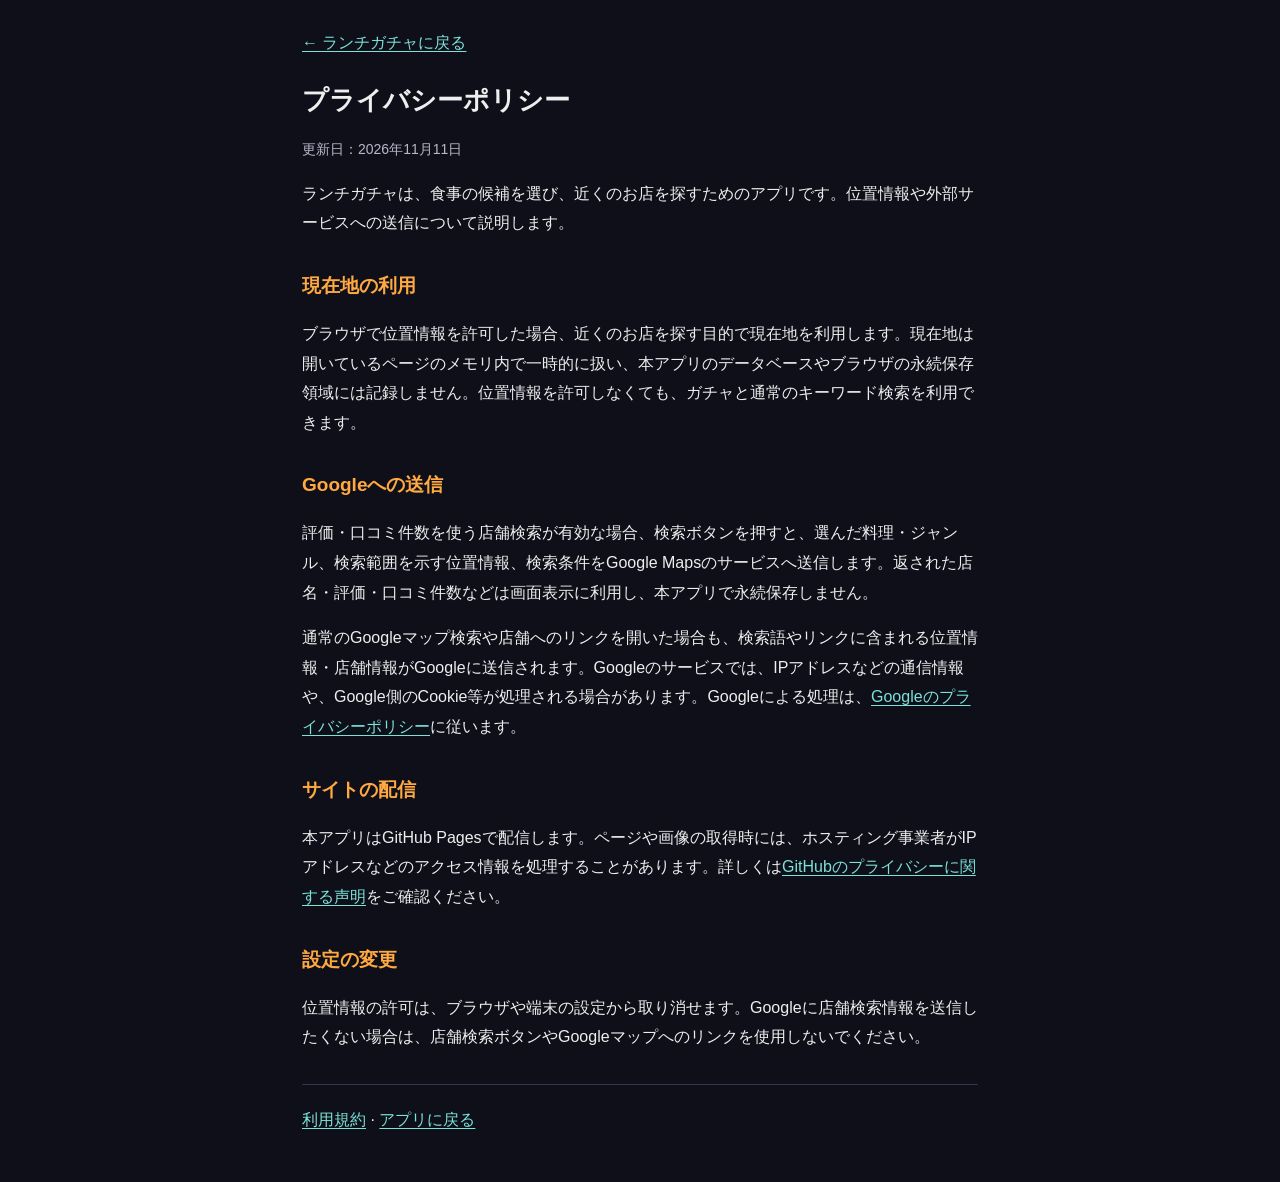
==== privacy.html @ 3dcf72d0 "feat: add genre search with rating and review filters" ====
<!DOCTYPE html>
<html lang="ja">
<head>
  <meta charset="UTF-8">
  <meta name="viewport" content="width=device-width, initial-scale=1">
  <meta name="theme-color" content="#0f0f1a">
  <title>プライバシーポリシー | ランチガチャ</title>
  <style>
    * { box-sizing: border-box; }
    body { margin: 0; background: #0f0f1a; color: #eee; font-family: -apple-system, 'Hiragino Sans', sans-serif; line-height: 1.85; }
    main { max-width: 720px; margin: auto; padding: 28px 22px 48px; }
    h1 { font-size: 26px; line-height: 1.45; margin-top: 24px; }
    h2 { font-size: 19px; margin-top: 30px; color: #ffa940; }
    a { color: #7be2d9; text-underline-offset: 3px; }
    a:focus-visible { outline: 2px solid #ffa940; outline-offset: 4px; }
    .date { color: #b7b7c9; font-size: 14px; }
    footer { border-top: 1px solid #36364c; margin-top: 32px; padding-top: 20px; }
  </style>
</head>
<body>
<main>
  <a href="./">← ランチガチャに戻る</a>
  <h1>プライバシーポリシー</h1>
  <p class="date">更新日：2026年11月11日</p>
  <p>ランチガチャは、食事の候補を選び、近くのお店を探すためのアプリです。位置情報や外部サービスへの送信について説明します。</p>

  <h2>現在地の利用</h2>
  <p>ブラウザで位置情報を許可した場合、近くのお店を探す目的で現在地を利用します。現在地は開いているページのメモリ内で一時的に扱い、本アプリのデータベースやブラウザの永続保存領域には記録しません。位置情報を許可しなくても、ガチャと通常のキーワード検索を利用できます。</p>

  <h2>Googleへの送信</h2>
  <p>評価・口コミ件数を使う店舗検索が有効な場合、検索ボタンを押すと、選んだ料理・ジャンル、検索範囲を示す位置情報、検索条件をGoogle Mapsのサービスへ送信します。返された店名・評価・口コミ件数などは画面表示に利用し、本アプリで永続保存しません。</p>
  <p>通常のGoogleマップ検索や店舗へのリンクを開いた場合も、検索語やリンクに含まれる位置情報・店舗情報がGoogleに送信されます。Googleのサービスでは、IPアドレスなどの通信情報や、Google側のCookie等が処理される場合があります。Googleによる処理は、<a href="https://policies.google.com/privacy?hl=ja" target="_blank" rel="noopener noreferrer">Googleのプライバシーポリシー</a>に従います。</p>

  <h2>サイトの配信</h2>
  <p>本アプリはGitHub Pagesで配信します。ページや画像の取得時には、ホスティング事業者がIPアドレスなどのアクセス情報を処理することがあります。詳しくは<a href="https://docs.github.com/ja/site-policy/privacy-policies/github-general-privacy-statement" target="_blank" rel="noopener noreferrer">GitHubのプライバシーに関する声明</a>をご確認ください。</p>

  <h2>設定の変更</h2>
  <p>位置情報の許可は、ブラウザや端末の設定から取り消せます。Googleに店舗検索情報を送信したくない場合は、店舗検索ボタンやGoogleマップへのリンクを使用しないでください。</p>

  <footer><a href="./terms.html">利用規約</a> · <a href="./">アプリに戻る</a></footer>
</main>
</body>
</html>
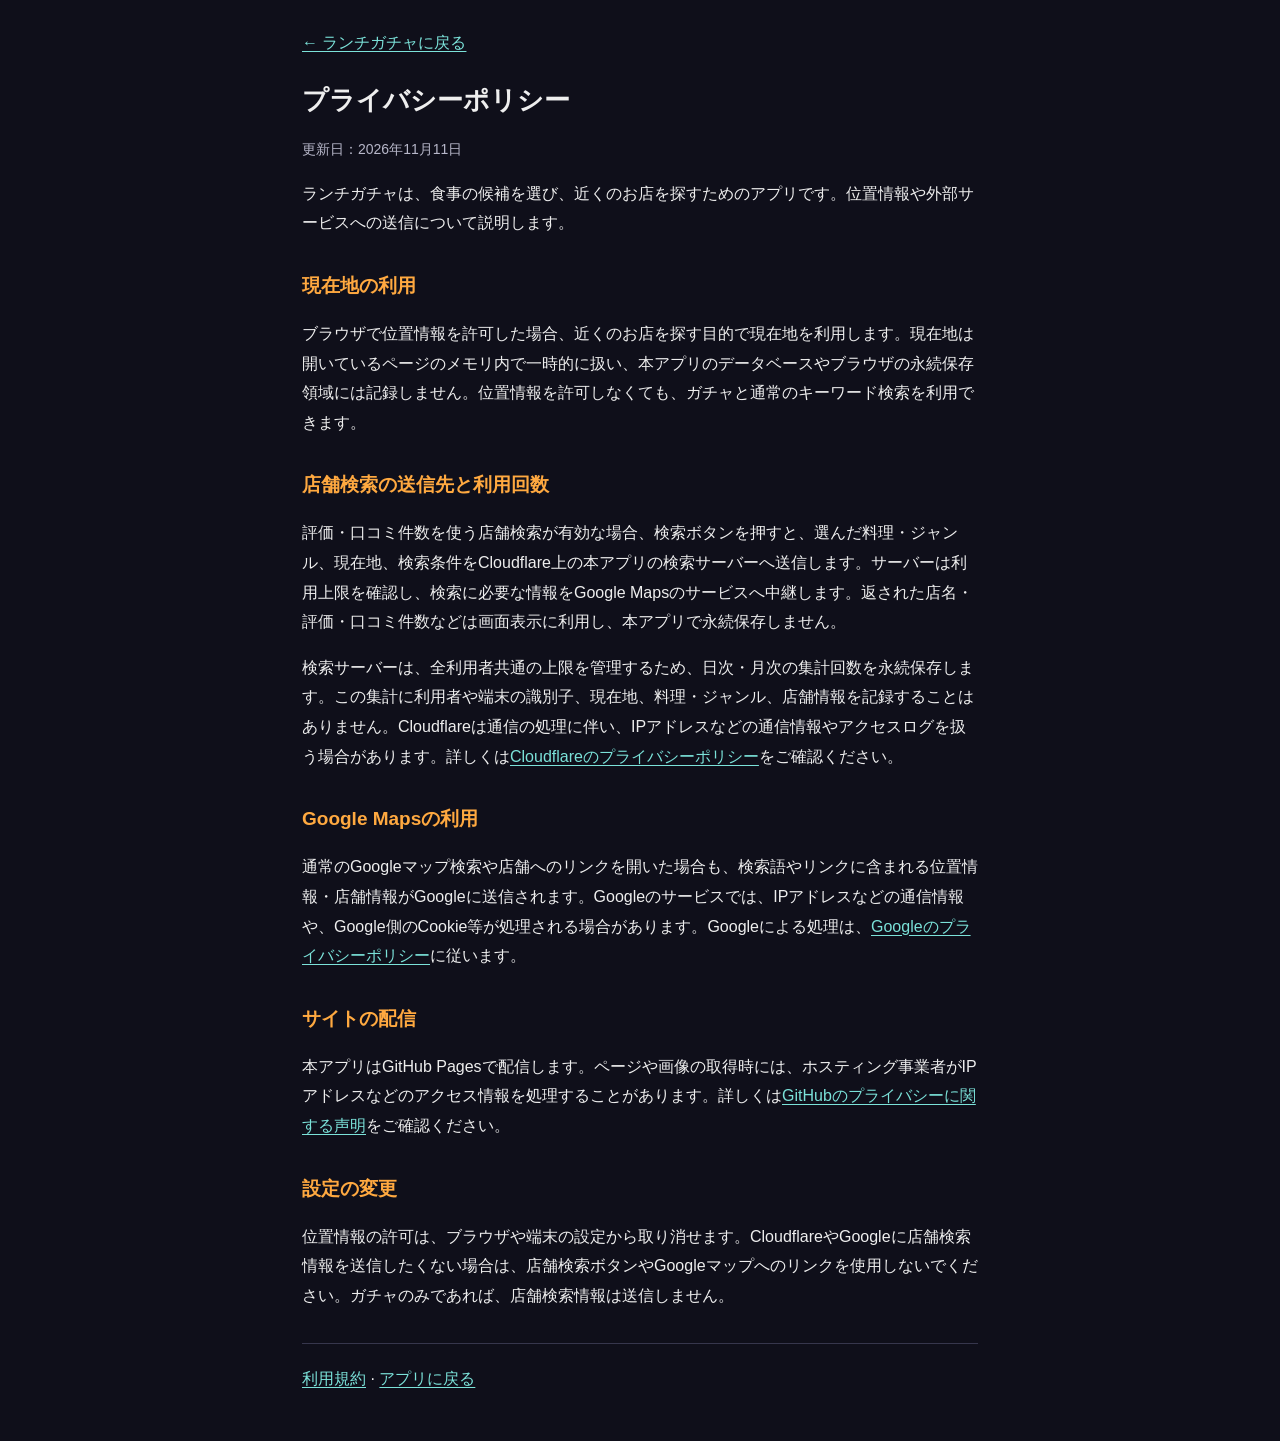
==== commit 2dd6e172: "feat: enforce shared daily and monthly restaurant search limits" ====
--- a/privacy.html
+++ b/privacy.html
@@ -27,15 +27,18 @@
   <h2>現在地の利用</h2>
   <p>ブラウザで位置情報を許可した場合、近くのお店を探す目的で現在地を利用します。現在地は開いているページのメモリ内で一時的に扱い、本アプリのデータベースやブラウザの永続保存領域には記録しません。位置情報を許可しなくても、ガチャと通常のキーワード検索を利用できます。</p>
 
-  <h2>Googleへの送信</h2>
-  <p>評価・口コミ件数を使う店舗検索が有効な場合、検索ボタンを押すと、選んだ料理・ジャンル、検索範囲を示す位置情報、検索条件をGoogle Mapsのサービスへ送信します。返された店名・評価・口コミ件数などは画面表示に利用し、本アプリで永続保存しません。</p>
+  <h2>店舗検索の送信先と利用回数</h2>
+  <p>評価・口コミ件数を使う店舗検索が有効な場合、検索ボタンを押すと、選んだ料理・ジャンル、現在地、検索条件をCloudflare上の本アプリの検索サーバーへ送信します。サーバーは利用上限を確認し、検索に必要な情報をGoogle Mapsのサービスへ中継します。返された店名・評価・口コミ件数などは画面表示に利用し、本アプリで永続保存しません。</p>
+  <p>検索サーバーは、全利用者共通の上限を管理するため、日次・月次の集計回数を永続保存します。この集計に利用者や端末の識別子、現在地、料理・ジャンル、店舗情報を記録することはありません。Cloudflareは通信の処理に伴い、IPアドレスなどの通信情報やアクセスログを扱う場合があります。詳しくは<a href="https://www.cloudflare.com/privacypolicy/" target="_blank" rel="noopener noreferrer">Cloudflareのプライバシーポリシー</a>をご確認ください。</p>
+
+  <h2>Google Mapsの利用</h2>
   <p>通常のGoogleマップ検索や店舗へのリンクを開いた場合も、検索語やリンクに含まれる位置情報・店舗情報がGoogleに送信されます。Googleのサービスでは、IPアドレスなどの通信情報や、Google側のCookie等が処理される場合があります。Googleによる処理は、<a href="https://policies.google.com/privacy?hl=ja" target="_blank" rel="noopener noreferrer">Googleのプライバシーポリシー</a>に従います。</p>
 
   <h2>サイトの配信</h2>
   <p>本アプリはGitHub Pagesで配信します。ページや画像の取得時には、ホスティング事業者がIPアドレスなどのアクセス情報を処理することがあります。詳しくは<a href="https://docs.github.com/ja/site-policy/privacy-policies/github-general-privacy-statement" target="_blank" rel="noopener noreferrer">GitHubのプライバシーに関する声明</a>をご確認ください。</p>
 
   <h2>設定の変更</h2>
-  <p>位置情報の許可は、ブラウザや端末の設定から取り消せます。Googleに店舗検索情報を送信したくない場合は、店舗検索ボタンやGoogleマップへのリンクを使用しないでください。</p>
+  <p>位置情報の許可は、ブラウザや端末の設定から取り消せます。CloudflareやGoogleに店舗検索情報を送信したくない場合は、店舗検索ボタンやGoogleマップへのリンクを使用しないでください。ガチャのみであれば、店舗検索情報は送信しません。</p>
 
   <footer><a href="./terms.html">利用規約</a> · <a href="./">アプリに戻る</a></footer>
 </main>
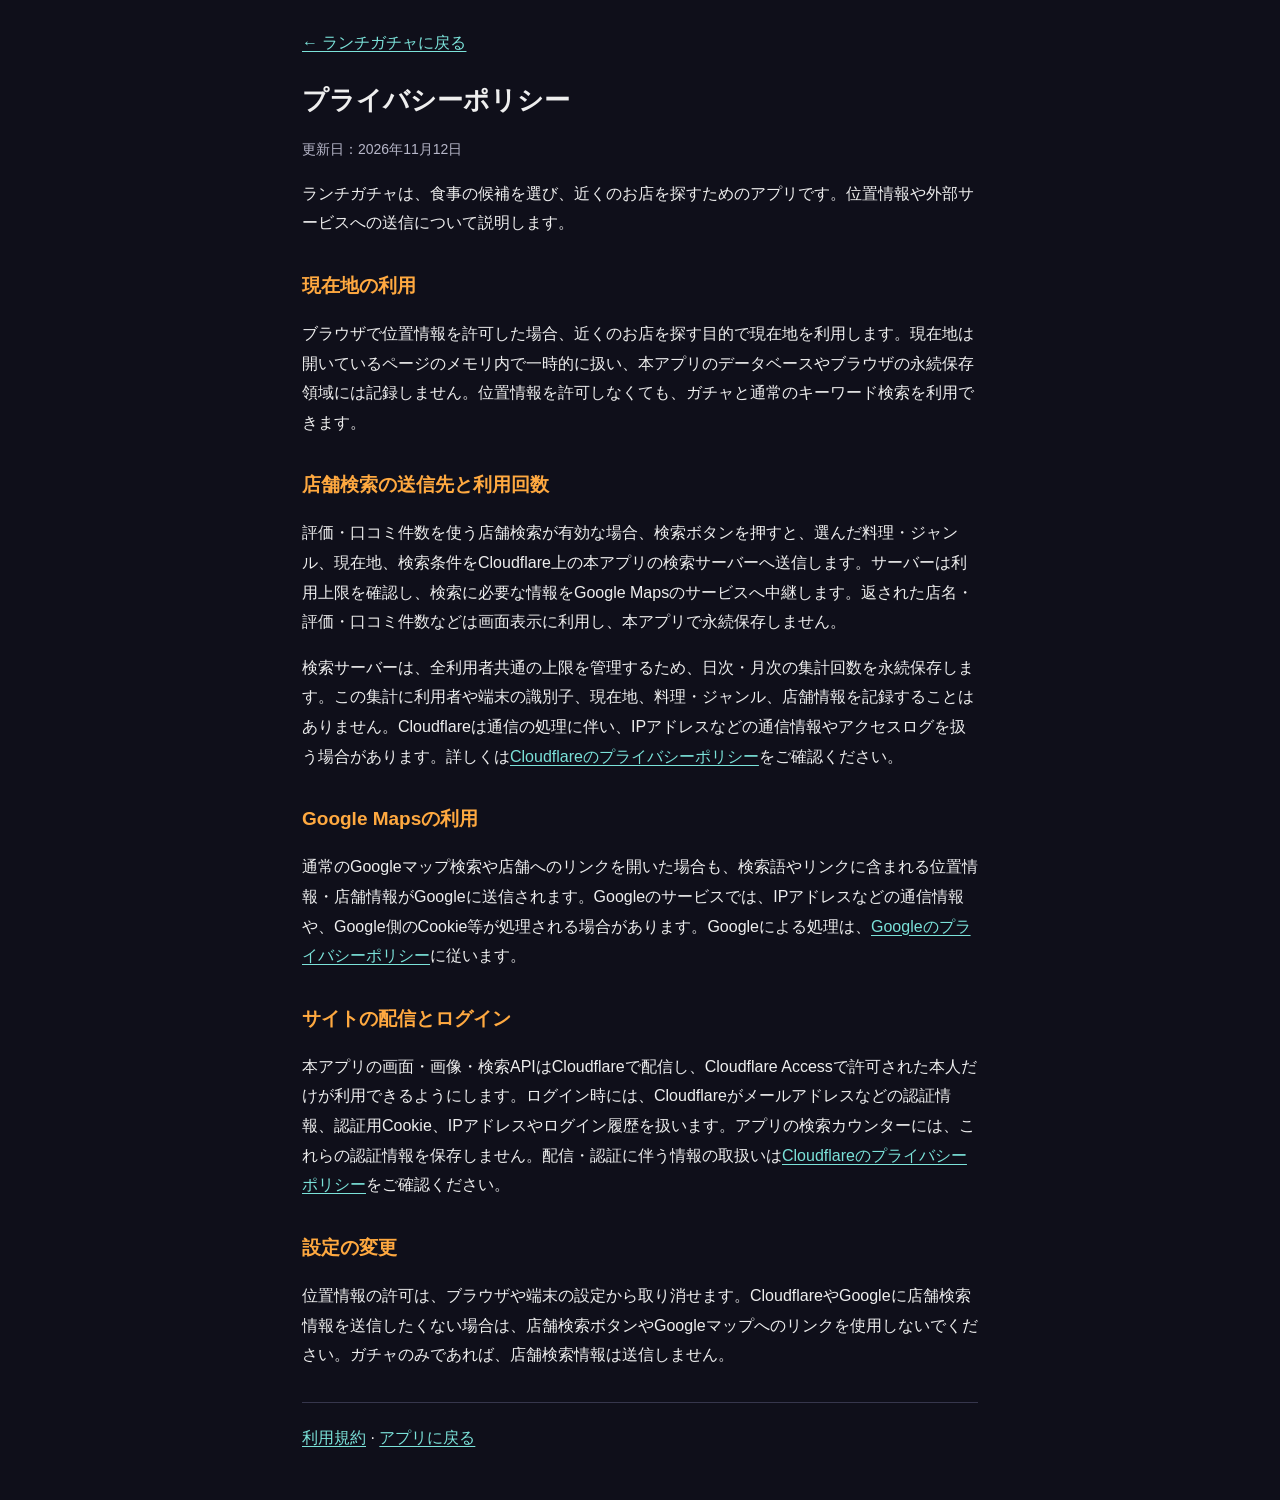
==== commit f76eb97a: "ランチガチャを本人限定のCloudflare Workerへ統合 静的資産を明示した13点に限定し、Access認証Cookieを同一Originに送信する。既存の共有上限と検索無効設定を維持。" ====
--- a/privacy.html
+++ b/privacy.html
@@ -21,7 +21,7 @@
 <main>
   <a href="./">← ランチガチャに戻る</a>
   <h1>プライバシーポリシー</h1>
-  <p class="date">更新日：2026年11月11日</p>
+  <p class="date">更新日：2026年11月12日</p>
   <p>ランチガチャは、食事の候補を選び、近くのお店を探すためのアプリです。位置情報や外部サービスへの送信について説明します。</p>
 
   <h2>現在地の利用</h2>
@@ -34,8 +34,8 @@
   <h2>Google Mapsの利用</h2>
   <p>通常のGoogleマップ検索や店舗へのリンクを開いた場合も、検索語やリンクに含まれる位置情報・店舗情報がGoogleに送信されます。Googleのサービスでは、IPアドレスなどの通信情報や、Google側のCookie等が処理される場合があります。Googleによる処理は、<a href="https://policies.google.com/privacy?hl=ja" target="_blank" rel="noopener noreferrer">Googleのプライバシーポリシー</a>に従います。</p>
 
-  <h2>サイトの配信</h2>
-  <p>本アプリはGitHub Pagesで配信します。ページや画像の取得時には、ホスティング事業者がIPアドレスなどのアクセス情報を処理することがあります。詳しくは<a href="https://docs.github.com/ja/site-policy/privacy-policies/github-general-privacy-statement" target="_blank" rel="noopener noreferrer">GitHubのプライバシーに関する声明</a>をご確認ください。</p>
+  <h2>サイトの配信とログイン</h2>
+  <p>本アプリの画面・画像・検索APIはCloudflareで配信し、Cloudflare Accessで許可された本人だけが利用できるようにします。ログイン時には、Cloudflareがメールアドレスなどの認証情報、認証用Cookie、IPアドレスやログイン履歴を扱います。アプリの検索カウンターには、これらの認証情報を保存しません。配信・認証に伴う情報の取扱いは<a href="https://www.cloudflare.com/privacypolicy/" target="_blank" rel="noopener noreferrer">Cloudflareのプライバシーポリシー</a>をご確認ください。</p>
 
   <h2>設定の変更</h2>
   <p>位置情報の許可は、ブラウザや端末の設定から取り消せます。CloudflareやGoogleに店舗検索情報を送信したくない場合は、店舗検索ボタンやGoogleマップへのリンクを使用しないでください。ガチャのみであれば、店舗検索情報は送信しません。</p>
@@ -44,3 +44,4 @@
 </main>
 </body>
 </html>
+
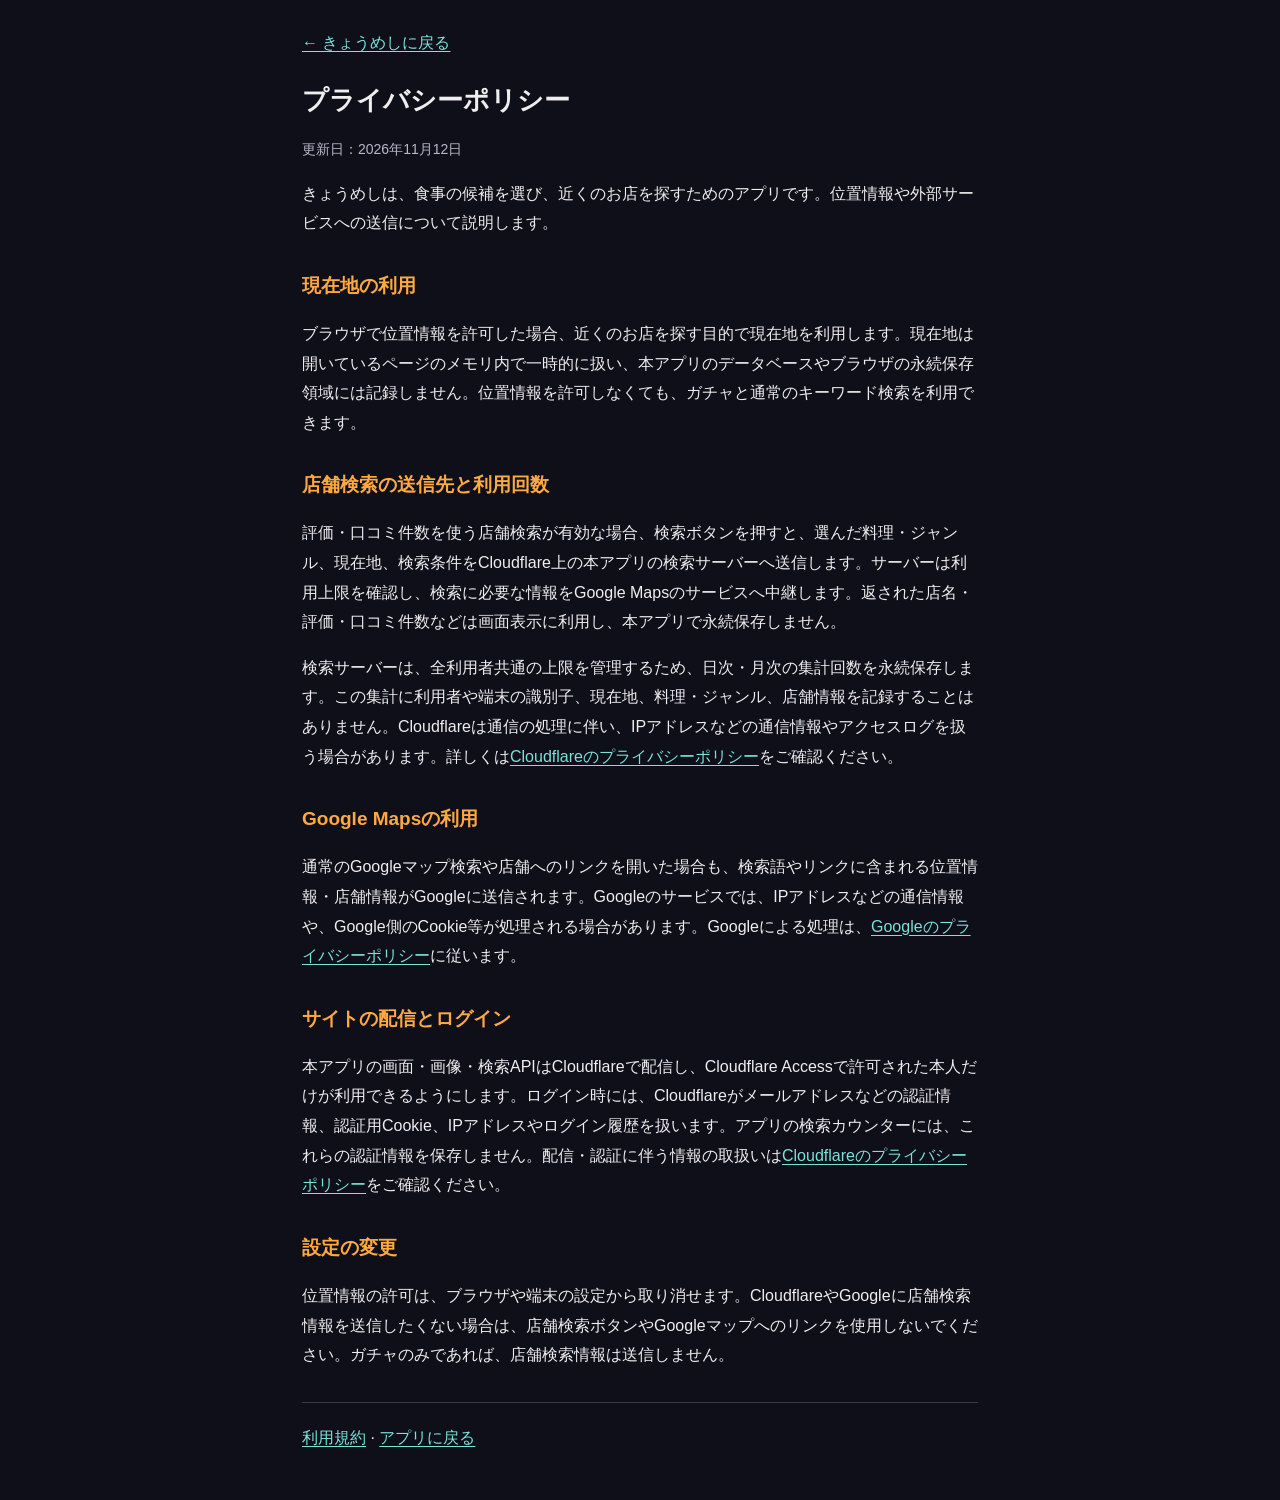
==== commit cc681300: "アプリ名をきょうめしに変更し、副題と関連表記を統一" ====
--- a/privacy.html
+++ b/privacy.html
@@ -4,7 +4,7 @@
   <meta charset="UTF-8">
   <meta name="viewport" content="width=device-width, initial-scale=1">
   <meta name="theme-color" content="#0f0f1a">
-  <title>プライバシーポリシー | ランチガチャ</title>
+  <title>プライバシーポリシー | きょうめし</title>
   <style>
     * { box-sizing: border-box; }
     body { margin: 0; background: #0f0f1a; color: #eee; font-family: -apple-system, 'Hiragino Sans', sans-serif; line-height: 1.85; }
@@ -19,10 +19,10 @@
 </head>
 <body>
 <main>
-  <a href="./">← ランチガチャに戻る</a>
+  <a href="./">← きょうめしに戻る</a>
   <h1>プライバシーポリシー</h1>
   <p class="date">更新日：2026年11月12日</p>
-  <p>ランチガチャは、食事の候補を選び、近くのお店を探すためのアプリです。位置情報や外部サービスへの送信について説明します。</p>
+  <p>きょうめしは、食事の候補を選び、近くのお店を探すためのアプリです。位置情報や外部サービスへの送信について説明します。</p>
 
   <h2>現在地の利用</h2>
   <p>ブラウザで位置情報を許可した場合、近くのお店を探す目的で現在地を利用します。現在地は開いているページのメモリ内で一時的に扱い、本アプリのデータベースやブラウザの永続保存領域には記録しません。位置情報を許可しなくても、ガチャと通常のキーワード検索を利用できます。</p>
